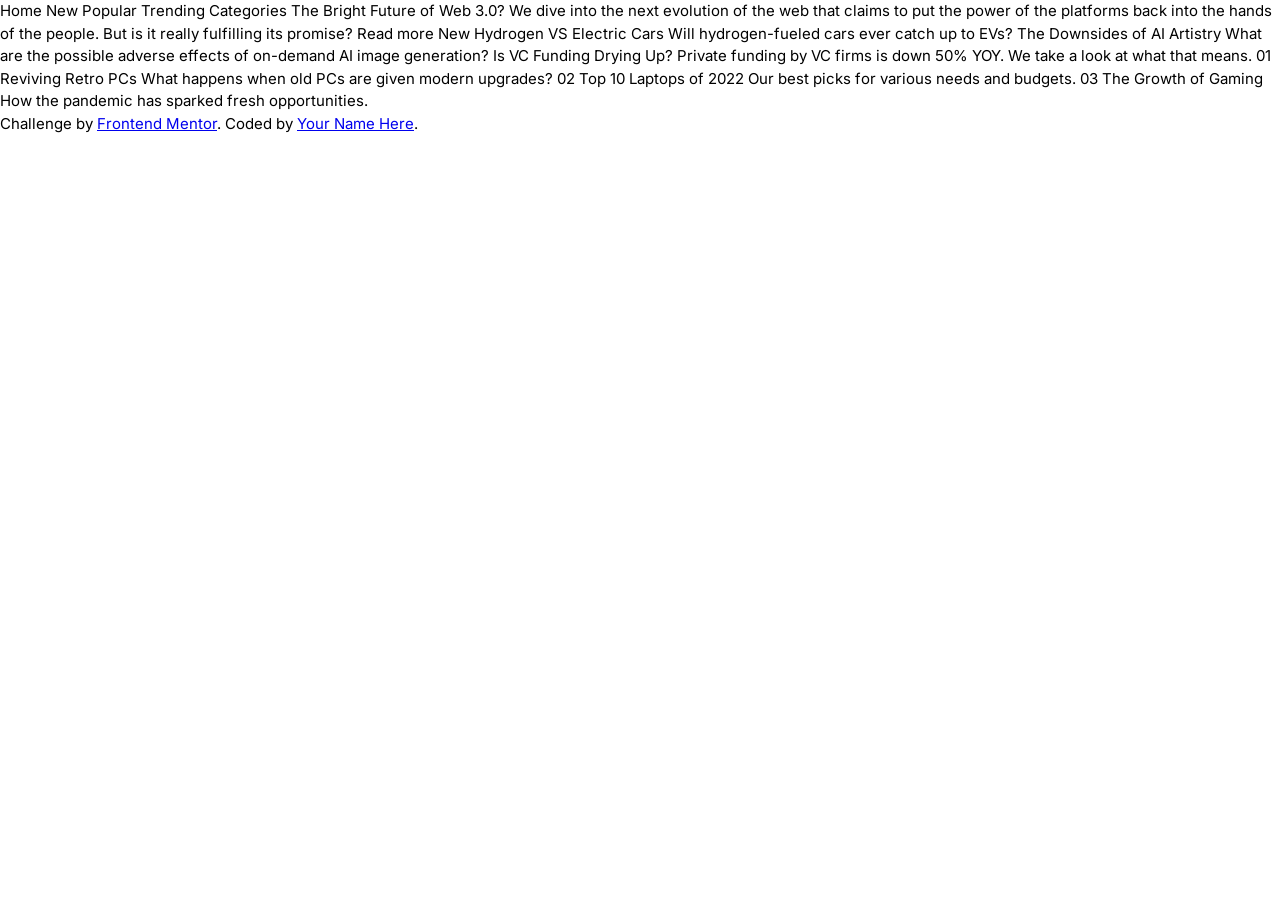
==== news-homepage-main/index.html @ d6f0bb28 "Initial commit" ====
<!DOCTYPE html>
<html lang="en">
<head>
  <meta charset="UTF-8">
  <meta name="viewport" content="width=device-width, initial-scale=1.0"> <!-- displays site properly based on user's device -->
  <link rel="preconnect" href="https://fonts.googleapis.com">
  <link rel="preconnect" href="https://fonts.gstatic.com" crossorigin>
  <link href="https://fonts.googleapis.com/css2?family=Inter:wght@400;700;800&display=swap" rel="stylesheet"> 
  <link rel="icon" type="image/png" sizes="32x32" href="./images/favicon-32x32.png">
  <link rel="stylesheet" href="resets.css">
  <link rel="stylesheet" href="style.css">
  
  <title>Frontend Mentor | News homepage</title>

  
</head>
<body>

  Home
  New
  Popular
  Trending
  Categories

  The Bright Future of Web 3.0?

  We dive into the next evolution of the web that claims to put the power of the platforms back into the hands of the people. 
  But is it really fulfilling its promise?

  Read more

  New 

  Hydrogen VS Electric Cars
  Will hydrogen-fueled cars ever catch up to EVs?

  The Downsides of AI Artistry
  What are the possible adverse effects of on-demand AI image generation?

  Is VC Funding Drying Up?
  Private funding by VC firms is down 50% YOY. We take a look at what that means.

  01
  Reviving Retro PCs
  What happens when old PCs are given modern upgrades?

  02
  Top 10 Laptops of 2022
  Our best picks for various needs and budgets.

  03
  The Growth of Gaming
  How the pandemic has sparked fresh opportunities.
  
  <div class="attribution">
    Challenge by <a href="https://www.frontendmentor.io?ref=challenge" target="_blank">Frontend Mentor</a>. 
    Coded by <a href="#">Your Name Here</a>.
  </div>
</body>
</html>
---- news-homepage-main/resets.css ----
/* Box sizing rules */
*,
*::before,
*::after {
    box-sizing: border-box;
}

/* Remove default margin */
*{
    margin: 0;
    padding: 0;
    font: inherit;
}

/* Remove list styles on ul, ol elements with a list role, which suggests default styling will be removed */
    ul[role='list'],
    ol[role='list'] {
    list-style: none;
}

/* Set core root defaults */
    html:focus-within {
    scroll-behavior: smooth;
}

html, body{
    height: 100%;
}

/* Set core body defaults */
body {
    text-rendering: optimizeSpeed;
    line-height: 1.5;
}

/* A elements that don't have a class get default styles */
a:not([class]) {
    text-decoration-skip-ink: auto;
}

/* Make images easier to work with */
img,
picture,
svg {
    max-width: 100%;
    display: block;
}

/* Remove all animations, transitions and smooth scroll for people that prefer not to see them */
@media (prefers-reduced-motion: reduce) {
  html:focus-within {
    scroll-behavior: auto;
  }
  
  *,
  *::before,
  *::after {
    animation-duration: 0.01ms !important;
    animation-iteration-count: 1 !important;
    transition-duration: 0.01ms !important;
    scroll-behavior: auto !important;
  }
}
---- news-homepage-main/style.css ----
:root{
    --soft-orange: hsl(35, 77%, 62%);
    --soft-red: hsl(5, 85%, 63%);    

    --off-white: hsl(36, 100%, 99%);
    --grayish-blue: hsl(233, 8%, 79%);
    --dark-grayish-blue: hsl(236, 13%, 42%);
    --very-dark-blue: hsl(240, 100%, 5%);
}

body{
    font-family: 'Inter', sans-serif;
    font-size: 15px;
}



@media (min-width: 800px){

}
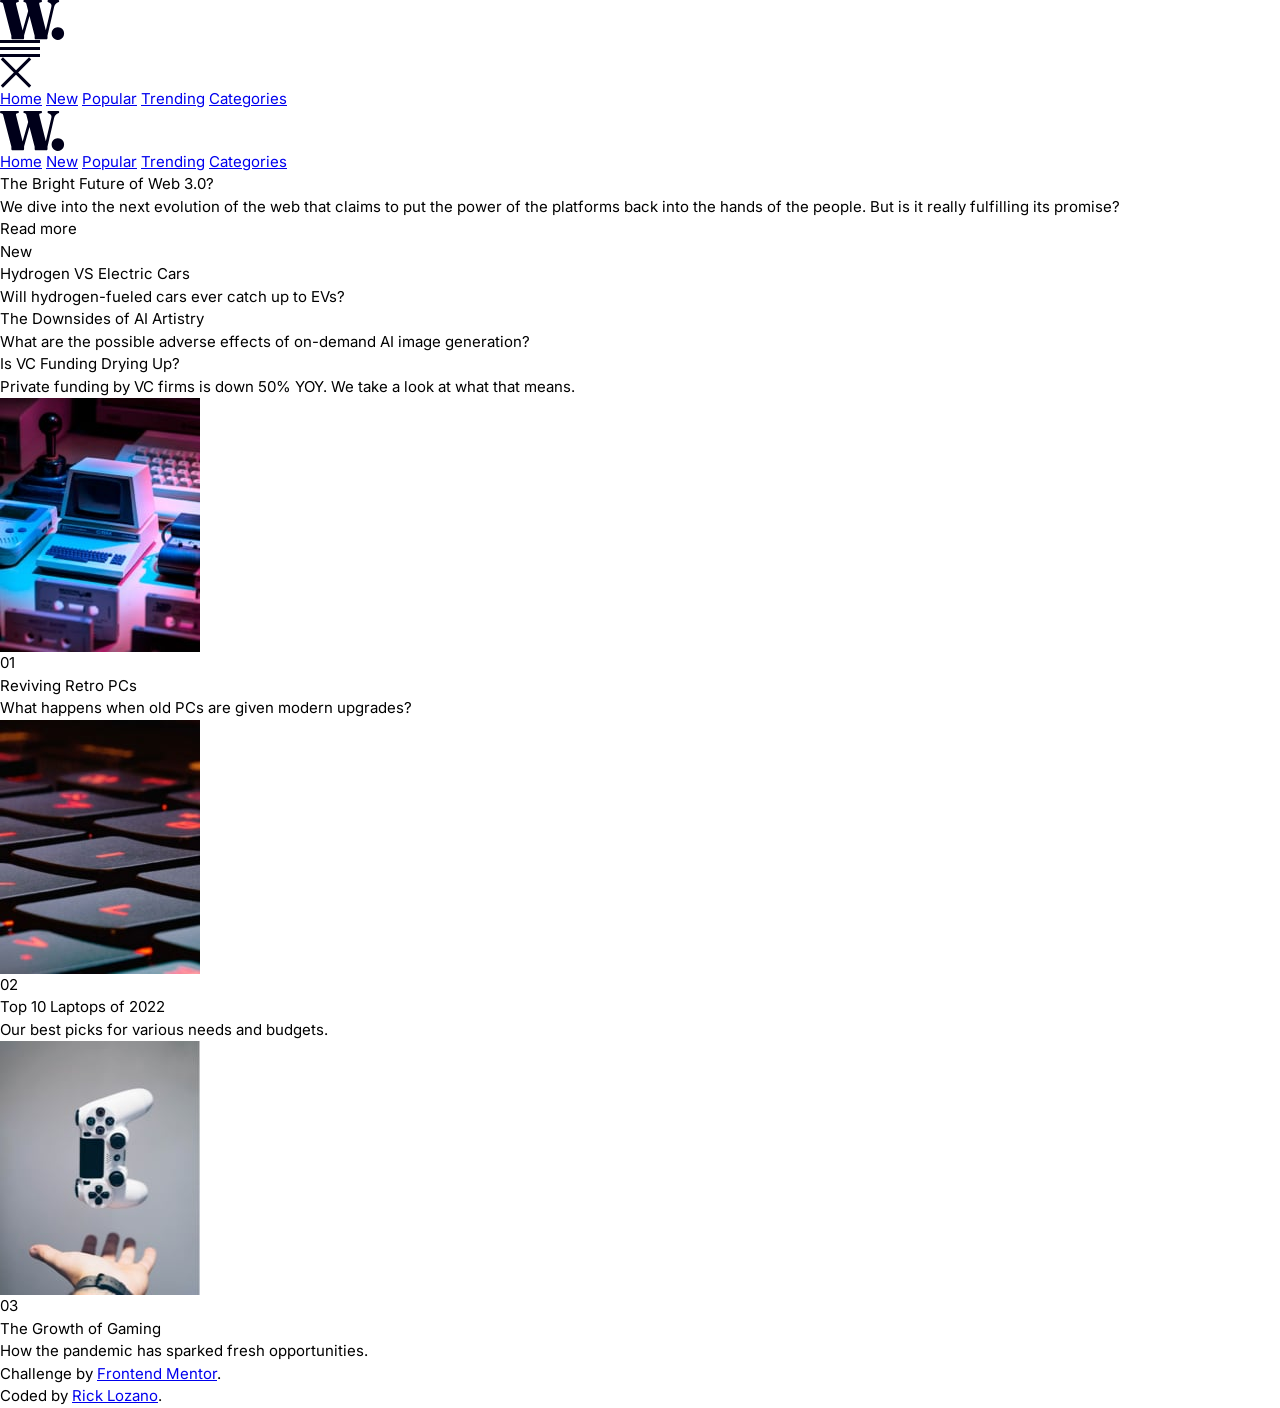
==== commit 7d771e41: "html layout complete beginning of html layout in place" ====
--- a/news-homepage-main/index.html
+++ b/news-homepage-main/index.html
@@ -14,47 +14,107 @@
 
   
 </head>
-<body>
+  <body>
+    <main class="container">
+      <nav class="navbar">
+        
+        <div class="nav-mobile">
+          <img src="assets/images/logo.svg" alt="logo">
 
-  Home
-  New
-  Popular
-  Trending
-  Categories
+          <div class="popout-menu">
+            <div class="popout-closed">
+              <img src="assets/images/icon-menu.svg" alt="menu-hamburger-icon">
+            </div>
+            <div class="popoutopen">
+              <img src="assets/images/icon-menu-close.svg" alt="menu-close-icon">
+              <div class="mobile-nav-links">
+                <a href="#">Home</a>
+                <a href="#">New</a>
+                <a href="#">Popular</a>
+                <a href="#">Trending</a>
+                <a href="#">Categories</a>
+              </div>
+            </div>
+          </div>
+        </div>
 
-  The Bright Future of Web 3.0?
+        <div class="nav-fullscreen">
+          <img src="assets/images/logo.svg" alt="logo">
 
-  We dive into the next evolution of the web that claims to put the power of the platforms back into the hands of the people. 
-  But is it really fulfilling its promise?
+          <div class="nav-links">
+            <a href="#">Home</a>
+            <a href="#">New</a>
+            <a href="#">Popular</a>
+            <a href="#">Trending</a>
+            <a href="#">Categories</a>
+          </div> 
+        </div>            
+        
+      </nav>
+      <section class="hero">
+        <div class="hero-image"></div>
+        <h1 class="hero-h1">The Bright Future of Web 3.0?</h1>
+        <div class="hero-description">
+          <p>We dive into the next evolution of the web that claims to put the power of the platforms back into the hands of the people. 
+              But is it really fulfilling its promise?</p>
+          <p class="read-more">Read more</p>
+        </div>
 
-  Read more
+        <div class="hero-info-block">
+          <h2>New</h2>
+          <div>
+            <h3>Hydrogen VS Electric Cars</h3>
+            <p>Will hydrogen-fueled cars ever catch up to EVs?</p>
+          </div>
 
-  New 
+          <div class="divider-line"></div>
 
-  Hydrogen VS Electric Cars
-  Will hydrogen-fueled cars ever catch up to EVs?
+          <div>
+            <h3>The Downsides of AI Artistry</h3>
+            <p>What are the possible adverse effects of on-demand AI image generation?</p>
+          </div>
 
-  The Downsides of AI Artistry
-  What are the possible adverse effects of on-demand AI image generation?
+          <div class="divider-line"></div>
 
-  Is VC Funding Drying Up?
-  Private funding by VC firms is down 50% YOY. We take a look at what that means.
+          <div>
+            <h3>Is VC Funding Drying Up?</h3>
+            <p>Private funding by VC firms is down 50% YOY. We take a look at what that means.</p>
+          </div>
 
-  01
-  Reviving Retro PCs
-  What happens when old PCs are given modern upgrades?
+        </div>
+      </section>
 
-  02
-  Top 10 Laptops of 2022
-  Our best picks for various needs and budgets.
+      <section class="cards">
+        <div class="card1">
+          <img src="assets/images/image-retro-pcs.jpg" alt="retro-card-pic">
+          <div class="card-info">
+            <h2>01</h2>
+            <h3>Reviving Retro PCs</h3>
+            <p>What happens when old PCs are given modern upgrades?</p>
+          </div>
+        </div>
+        <div class="card2">
+          <img src="assets/images/image-top-laptops.jpg" alt="laptop-card-pic">
+          <div class="card-info">
+            <h2>02</h2>
+            <h3>Top 10 Laptops of 2022</h3>
+            <p>Our best picks for various needs and budgets.</p>
+          </div>
+        </div>
+        <div class="card3">
+          <img src="assets/images/image-gaming-growth.jpg" alt="gaming-card-pic">
+          <div class="card-info">
+            <h2>03</h2>
+            <h3>The Growth of Gaming</h3>
+            <p>How the pandemic has sparked fresh opportunities.</p>
+          </div>
+        </div>
+      </section>
+    </main>
 
-  03
-  The Growth of Gaming
-  How the pandemic has sparked fresh opportunities.
-  
-  <div class="attribution">
-    Challenge by <a href="https://www.frontendmentor.io?ref=challenge" target="_blank">Frontend Mentor</a>. 
-    Coded by <a href="#">Your Name Here</a>.
-  </div>
-</body>
+    <div class="attribution">
+      Challenge by <a href="https://www.frontendmentor.io?ref=challenge" target="_blank">Frontend Mentor</a>.<br>
+      Coded by <a href="https://www.frontendmentor.io/profile/joyrexjrl" target="_blank">Rick Lozano</a>.
+    </div>
+  </body>
 </html>
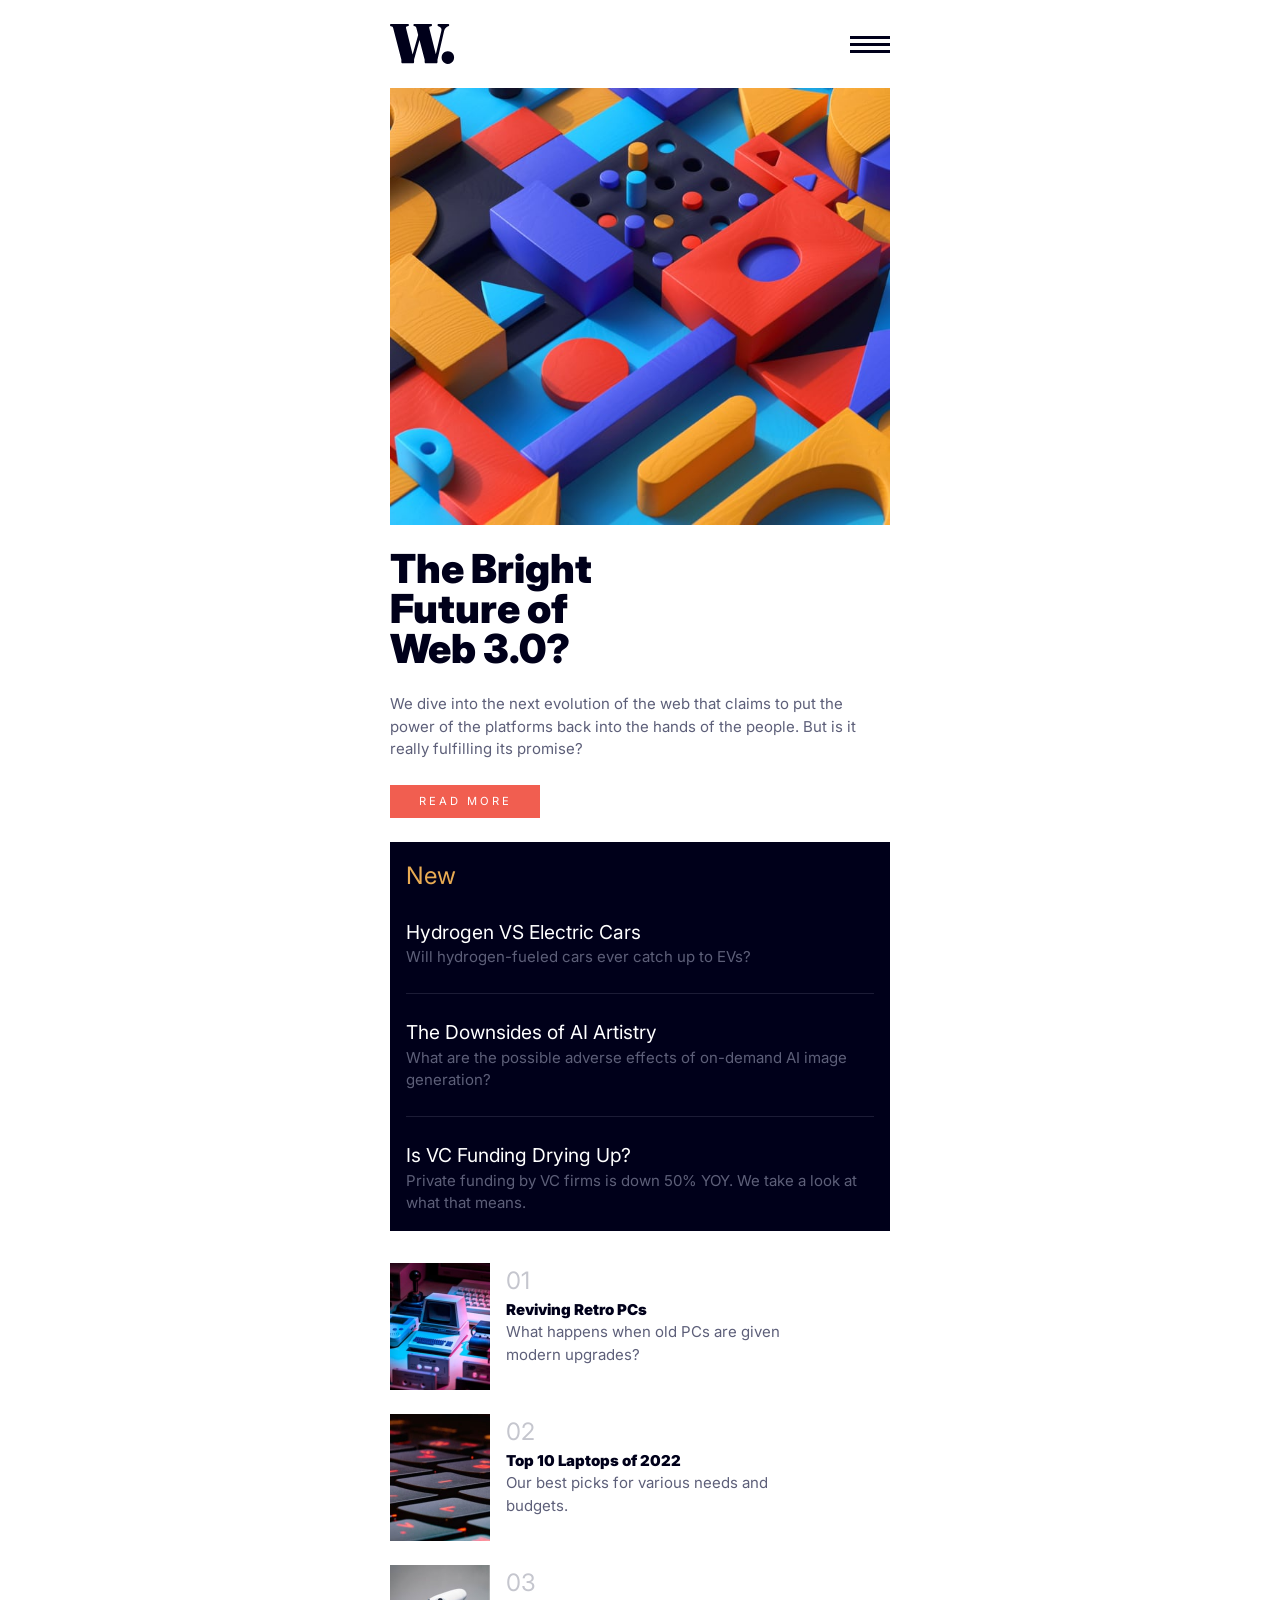
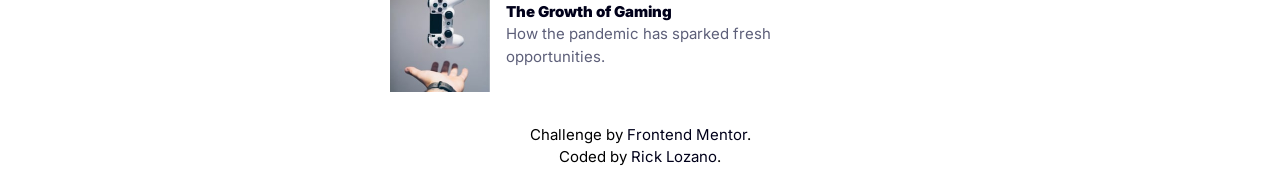
==== commit a362b824: "mobile layout complete finished layout for mobile design" ====
--- a/news-homepage-main/index.html
+++ b/news-homepage-main/index.html
@@ -3,6 +3,7 @@
 <head>
   <meta charset="UTF-8">
   <meta name="viewport" content="width=device-width, initial-scale=1.0"> <!-- displays site properly based on user's device -->
+  <link rel="shortcut icon" href="#">
   <link rel="preconnect" href="https://fonts.googleapis.com">
   <link rel="preconnect" href="https://fonts.gstatic.com" crossorigin>
   <link href="https://fonts.googleapis.com/css2?family=Inter:wght@400;700;800&display=swap" rel="stylesheet"> 
@@ -25,7 +26,7 @@
             <div class="popout-closed">
               <img src="assets/images/icon-menu.svg" alt="menu-hamburger-icon">
             </div>
-            <div class="popoutopen">
+            <div class="popoutopen hidden">
               <img src="assets/images/icon-menu-close.svg" alt="menu-close-icon">
               <div class="mobile-nav-links">
                 <a href="#">Home</a>
@@ -38,7 +39,7 @@
           </div>
         </div>
 
-        <div class="nav-fullscreen">
+        <div class="nav-fullscreen hidden">
           <img src="assets/images/logo.svg" alt="logo">
 
           <div class="nav-links">
@@ -52,7 +53,14 @@
         
       </nav>
       <section class="hero">
-        <div class="hero-image"></div>
+        <div class="hero-image">
+          <div class="mobile-image">
+            <img src="assets/images/image-web-3-mobile.jpg" alt="mobile hero image">
+          </div>
+          <div class="desktop-image hidden">
+            <img src="assets/images/image-web-3-desktop.jpg" alt="desktop hero image">
+          </div>
+        </div>
         <h1 class="hero-h1">The Bright Future of Web 3.0?</h1>
         <div class="hero-description">
           <p>We dive into the next evolution of the web that claims to put the power of the platforms back into the hands of the people. 
@@ -85,24 +93,24 @@
       </section>
 
       <section class="cards">
-        <div class="card1">
-          <img src="assets/images/image-retro-pcs.jpg" alt="retro-card-pic">
+        <div class="card">
+          <img class="card-image" src="assets/images/image-retro-pcs.jpg" alt="retro-card-pic">
           <div class="card-info">
             <h2>01</h2>
             <h3>Reviving Retro PCs</h3>
             <p>What happens when old PCs are given modern upgrades?</p>
           </div>
         </div>
-        <div class="card2">
-          <img src="assets/images/image-top-laptops.jpg" alt="laptop-card-pic">
+        <div class="card">
+          <img class="card-image" src="assets/images/image-top-laptops.jpg" alt="laptop-card-pic">
           <div class="card-info">
             <h2>02</h2>
             <h3>Top 10 Laptops of 2022</h3>
             <p>Our best picks for various needs and budgets.</p>
           </div>
         </div>
-        <div class="card3">
-          <img src="assets/images/image-gaming-growth.jpg" alt="gaming-card-pic">
+        <div class="card">
+          <img class="card-image" src="assets/images/image-gaming-growth.jpg" alt="gaming-card-pic">
           <div class="card-info">
             <h2>03</h2>
             <h3>The Growth of Gaming</h3>
--- a/news-homepage-main/style.css
+++ b/news-homepage-main/style.css
@@ -13,7 +13,130 @@
     font-size: 15px;
 }
 
+h1{
+    font-size: 2.5rem;
+    font-weight: 900;
+    line-height: 1;
+}
 
+h2{
+    font-size: 1.5rem;
+}
+
+p, h2{
+    color: var(--dark-grayish-blue);
+}
+
+h1, h3{
+    color: var(--very-dark-blue);
+}
+
+a{
+    text-decoration: none;
+    color: var(--very-dark-blue);
+}
+
+.container{
+    width: 95%;
+    max-width: 500px;
+    margin-inline: auto;
+}
+
+.hidden{
+    display: none !important;
+}
+
+.navbar{
+    padding: 1.5rem 0;
+}
+
+.nav-fullscreen,
+.nav-mobile{
+    display: flex;
+    justify-content: space-between;
+    align-items: center;
+}
+
+.hero{
+    display: flex;
+    flex-direction: column;
+    gap: 1.5rem;
+}
+
+.hero-h1{
+    max-width: 10ch;
+}
+
+.read-more{
+    background-color: var(--soft-red);
+    color: white;
+    text-transform: uppercase;
+    text-align: center;
+    font-size: .7rem;
+    letter-spacing: 3px;
+    max-width: 150px;
+    padding: .5rem;
+    margin-top: 1.5rem;
+}
+
+.divider-line{
+    border-top: 1px solid var(--dark-grayish-blue);
+    opacity: .3;
+}
+
+.hero-info-block{
+    background-color: var(--very-dark-blue);
+    padding: 1rem;
+    display: flex;
+    flex-direction: column;
+    gap: 1.5rem;
+}
+
+.hero-info-block h2{
+    color: var(--soft-orange);
+}
+
+.hero-info-block h3{
+    color: white;
+    font-size: 1.2rem;
+}
+
+.hero-info-block p{
+    color: var(--dark-grayish-blue);
+}
+
+.cards{
+    display: flex;
+    flex-direction: column;
+    gap: 1.5rem;
+    margin: 2rem 0;
+}
+
+.card{
+    display: flex;
+    gap: 1rem;
+}
+
+.card-image{
+    width: 30%;
+    max-width: 100px;
+}
+
+.card-info{
+    width: 65%;
+}
+
+.card-info h2{
+    color: var(--grayish-blue);
+}
+
+.card-info h3{
+    font-weight: 900;
+}
+
+.attribution{
+    text-align: center;
+}
 
 @media (min-width: 800px){
 
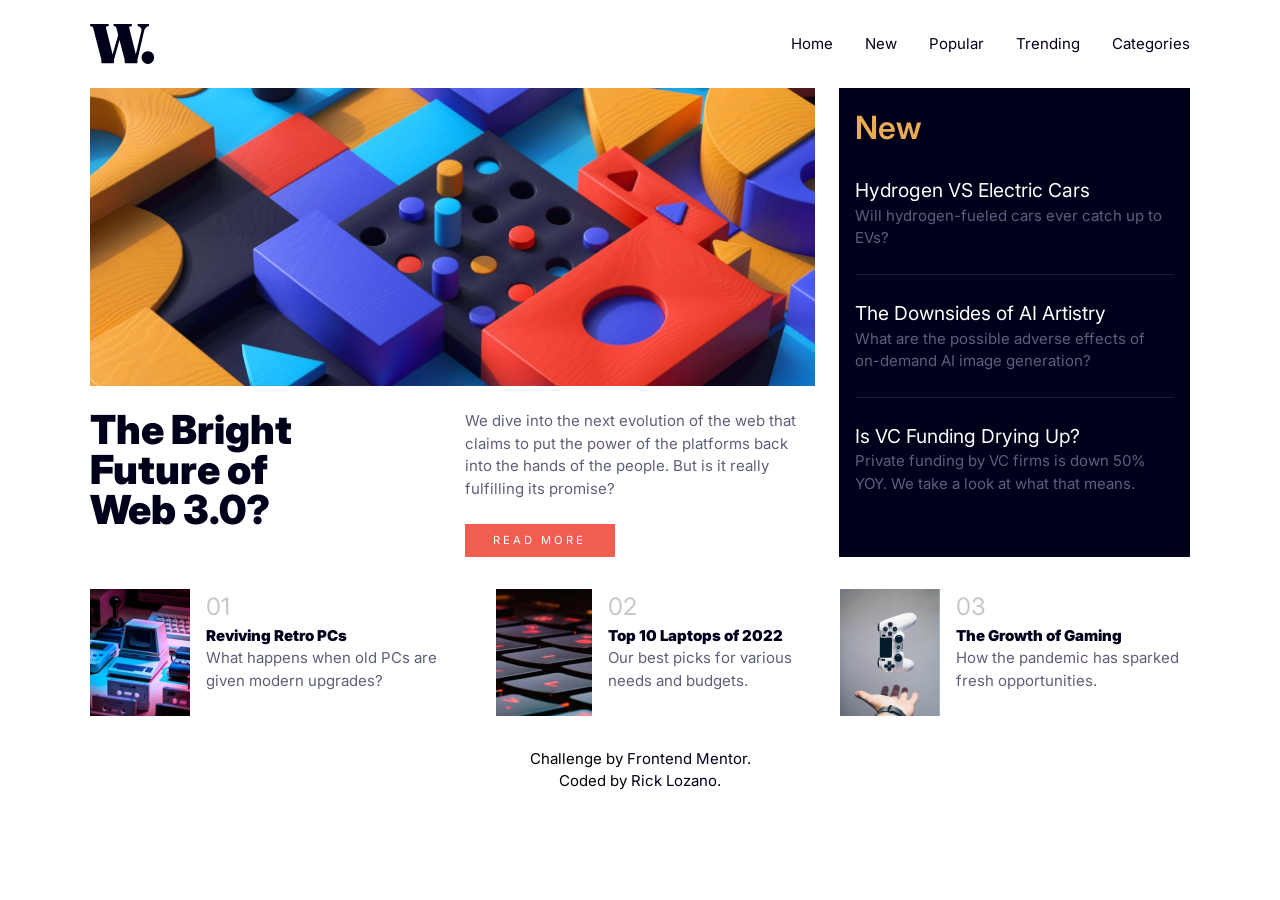
==== commit cd1ff329: "updating push completing the push info that dint get pushed" ====
--- a/news-homepage-main/index.html
+++ b/news-homepage-main/index.html
@@ -39,10 +39,10 @@
           </div>
         </div>
 
-        <div class="nav-fullscreen hidden">
+        <div class="nav-fullscreen">
           <img src="assets/images/logo.svg" alt="logo">
 
-          <div class="nav-links">
+          <div class="fullscreen-nav-links">
             <a href="#">Home</a>
             <a href="#">New</a>
             <a href="#">Popular</a>
@@ -52,12 +52,13 @@
         </div>            
         
       </nav>
+
       <section class="hero">
         <div class="hero-image">
           <div class="mobile-image">
             <img src="assets/images/image-web-3-mobile.jpg" alt="mobile hero image">
           </div>
-          <div class="desktop-image hidden">
+          <div class="desktop-image">
             <img src="assets/images/image-web-3-desktop.jpg" alt="desktop hero image">
           </div>
         </div>
--- a/news-homepage-main/style.css
+++ b/news-homepage-main/style.css
@@ -50,11 +50,33 @@
     padding: 1.5rem 0;
 }
 
+.desktop-image{
+    display: none;
+}
+
 .nav-fullscreen,
 .nav-mobile{
     display: flex;
     justify-content: space-between;
     align-items: center;
+}
+
+.nav-fullscreen{
+    display: none;
+}
+
+.fullscreen-nav-links{
+    display: flex;
+    gap: 2rem;
+    
+}
+
+.fullscreen-nav-links a{
+    transition: color 0.3s ease-in;
+}
+
+.fullscreen-nav-links a:hover{
+    color: var(--soft-red);
 }
 
 .hero{
@@ -77,6 +99,12 @@
     max-width: 150px;
     padding: .5rem;
     margin-top: 1.5rem;
+    cursor: pointer;
+    transition: background-color 0.3s ease-in;
+}
+
+.read-more:hover{    
+    background-color: var(--very-dark-blue);
 }
 
 .divider-line{
@@ -94,11 +122,19 @@
 
 .hero-info-block h2{
     color: var(--soft-orange);
+    font-weight: 600;
+    font-size: 2rem;
 }
 
 .hero-info-block h3{
     color: white;
     font-size: 1.2rem;
+    cursor: pointer;
+    transition: color 0.3s ease-in;
+}
+
+.hero-info-block h3:hover {
+    color: var(--soft-orange);    
 }
 
 .hero-info-block p{
@@ -132,12 +168,73 @@
 
 .card-info h3{
     font-weight: 900;
+    cursor: pointer;
+    transition: color 0.3s ease-in;
+}
+
+.card-info h3:hover{
+    color: var(--soft-red);
 }
 
 .attribution{
-    text-align: center;
+    text-align: center;    
+}
+
+.attribution a{
+    transition: color 0.3s ease-in;
+}
+
+.attribution a:hover{
+    color: var(--soft-red);
 }
 
 @media (min-width: 800px){
-
+    .container{
+        max-width: 1100px;
+    }
+
+    .nav-mobile{
+        display: none;
+    }
+
+    .nav-fullscreen{
+        display: flex;
+        flex-direction: row;
+    }
+
+    .mobile-image{
+        display: none;
+    }
+
+    .desktop-image{
+        display: grid;        
+    }
+
+    .hero-image{
+        grid-area: image;
+    }
+
+    .hero-h1{
+        grid-area: hero-h1;
+    }
+
+    .hero-description{
+        grid-area: hero-description;
+    }
+
+    .hero-info-block{
+        grid-area: hero-info-block;
+    }
+
+    .hero{
+        display: grid;
+        grid-template-columns: 1fr 1fr 1fr;
+        grid-template-areas: 
+        "image image hero-info-block"
+        "hero-h1 hero-description hero-info-block";
+    }
+
+    .cards{
+        flex-direction: row;
+    }
 }
